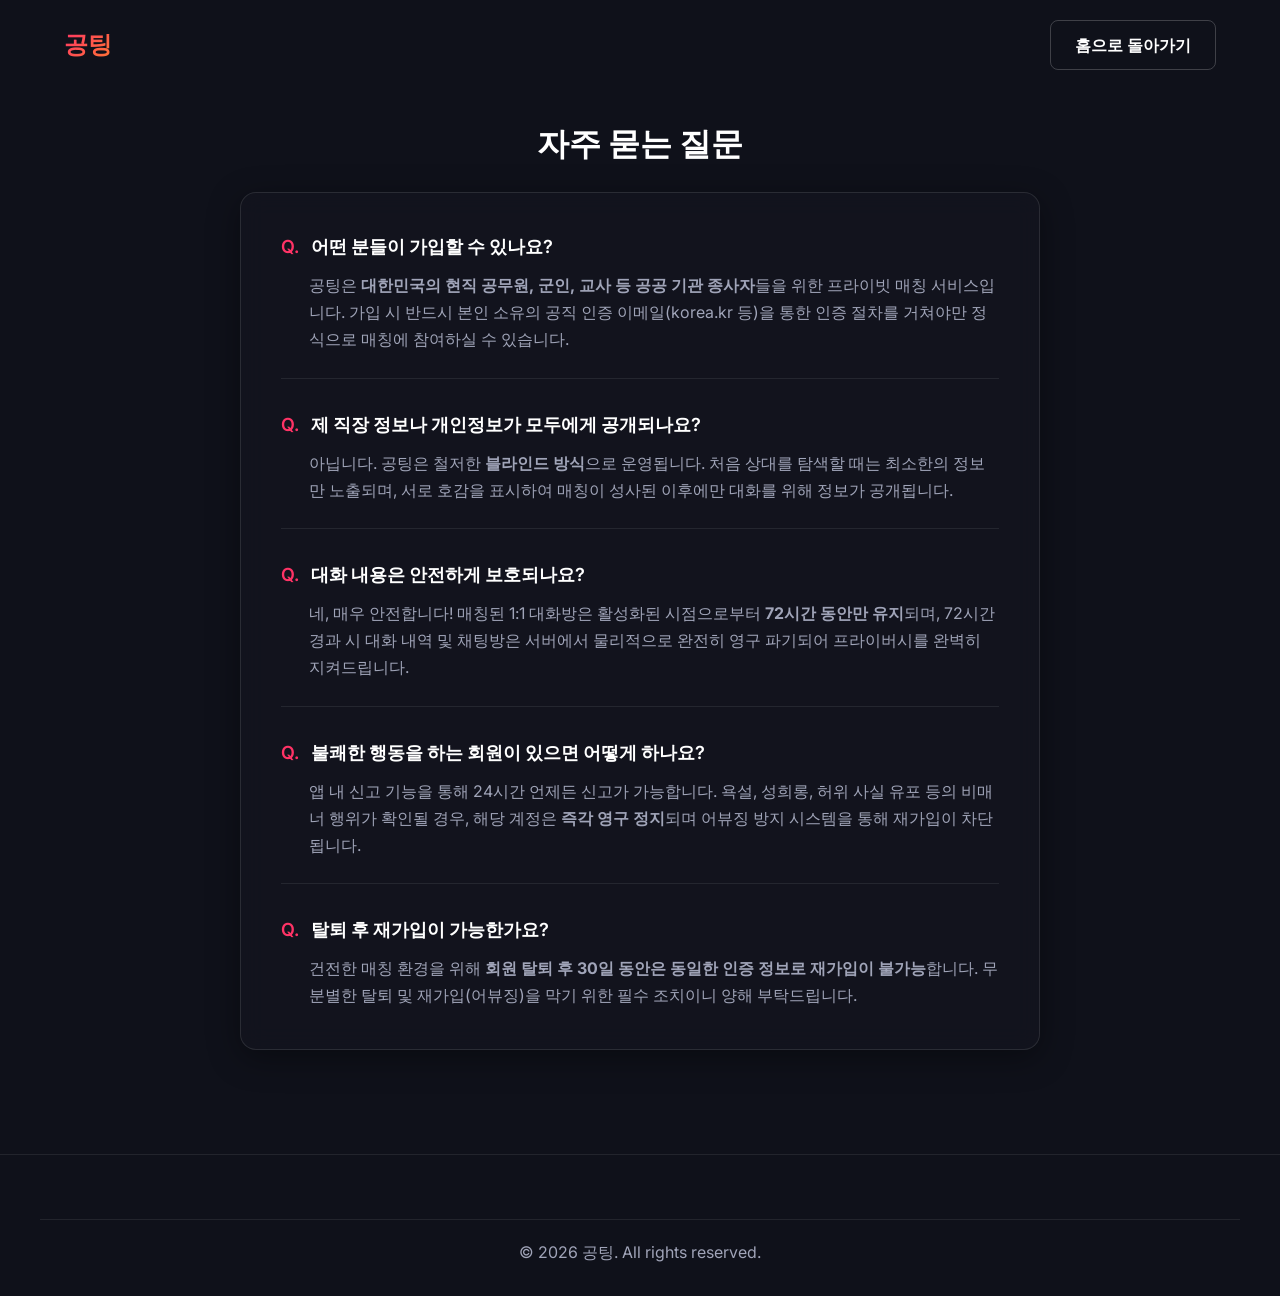
==== faq.html @ a5b3389f "Add FAQ and Terms of Service pages" ====
<!DOCTYPE html>
<html lang="ko">
<head>
    <meta charset="UTF-8">
    <meta name="viewport" content="width=device-width, initial-scale=1.0">
    <title>자주 묻는 질문(FAQ) - 공팅-블라인드 공무원 소개팅</title>
    <link rel="preconnect" href="https://fonts.googleapis.com">
    <link rel="preconnect" href="https://fonts.gstatic.com" crossorigin>
    <link href="https://fonts.googleapis.com/css2?family=Inter:wght@300;400;500;600;700&display=swap" rel="stylesheet">
    <link rel="stylesheet" href="css/style.css">
    <style>
        .page-content { padding: 120px 0 80px; max-width: 800px; margin: 0 auto; }
        .page-card { padding: 40px; border-radius: 16px; margin-bottom: 24px; }
        .page-content h1 { font-size: 2rem; margin-bottom: 24px; color: var(--text-primary); text-align: center; }
        .faq-item { margin-bottom: 32px; border-bottom: 1px solid var(--border-color); padding-bottom: 24px; }
        .faq-item:last-child { margin-bottom: 0; border-bottom: none; padding-bottom: 0; }
        .faq-q { font-size: 1.125rem; font-weight: 600; color: var(--text-primary); margin-bottom: 12px; display: flex; gap: 12px; }
        .faq-q span { color: var(--primary-color); }
        .faq-a { font-size: 1rem; line-height: 1.7; color: var(--text-secondary); padding-left: 28px; }
    </style>
</head>
<body>
    <header class="header">
        <div class="container header-content">
            <a href="/" class="logo">공팅</a>
            <nav class="nav">
                <a href="/" class="btn btn-outline">홈으로 돌아가기</a>
            </nav>
        </div>
    </header>

    <main class="container page-content">
        <h1>자주 묻는 질문</h1>
        
        <div class="glass-card page-card">
            <div class="faq-item">
                <div class="faq-q"><span>Q.</span> 어떤 분들이 가입할 수 있나요?</div>
                <div class="faq-a">
                    공팅은 <strong>대한민국의 현직 공무원, 군인, 교사 등 공공 기관 종사자</strong>들을 위한 프라이빗 매칭 서비스입니다. 가입 시 반드시 본인 소유의 공직 인증 이메일(korea.kr 등)을 통한 인증 절차를 거쳐야만 정식으로 매칭에 참여하실 수 있습니다.
                </div>
            </div>

            <div class="faq-item">
                <div class="faq-q"><span>Q.</span> 제 직장 정보나 개인정보가 모두에게 공개되나요?</div>
                <div class="faq-a">
                    아닙니다. 공팅은 철저한 <strong>블라인드 방식</strong>으로 운영됩니다. 처음 상대를 탐색할 때는 최소한의 정보만 노출되며, 서로 호감을 표시하여 매칭이 성사된 이후에만 대화를 위해 정보가 공개됩니다.
                </div>
            </div>

            <div class="faq-item">
                <div class="faq-q"><span>Q.</span> 대화 내용은 안전하게 보호되나요?</div>
                <div class="faq-a">
                    네, 매우 안전합니다! 매칭된 1:1 대화방은 활성화된 시점으로부터 <strong>72시간 동안만 유지</strong>되며, 72시간 경과 시 대화 내역 및 채팅방은 서버에서 물리적으로 완전히 영구 파기되어 프라이버시를 완벽히 지켜드립니다.
                </div>
            </div>

            <div class="faq-item">
                <div class="faq-q"><span>Q.</span> 불쾌한 행동을 하는 회원이 있으면 어떻게 하나요?</div>
                <div class="faq-a">
                    앱 내 신고 기능을 통해 24시간 언제든 신고가 가능합니다. 욕설, 성희롱, 허위 사실 유포 등의 비매너 행위가 확인될 경우, 해당 계정은 <strong>즉각 영구 정지</strong>되며 어뷰징 방지 시스템을 통해 재가입이 차단됩니다.
                </div>
            </div>

            <div class="faq-item">
                <div class="faq-q"><span>Q.</span> 탈퇴 후 재가입이 가능한가요?</div>
                <div class="faq-a">
                    건전한 매칭 환경을 위해 <strong>회원 탈퇴 후 30일 동안은 동일한 인증 정보로 재가입이 불가능</strong>합니다. 무분별한 탈퇴 및 재가입(어뷰징)을 막기 위한 필수 조치이니 양해 부탁드립니다.
                </div>
            </div>
        </div>
    </main>

    <footer class="footer">
        <div class="container" style="text-align: center; border-top: 1px solid var(--border-color); padding-top: 20px;">
            <p style="color: var(--text-secondary);">&copy; 2026 공팅. All rights reserved.</p>
        </div>
    </footer>
</body>
</html>
---- css/style.css ----
:root {
    /* Color Palette - Premium Dark Theme */
    --bg-color: #0f111a;
    --bg-surface: rgba(255, 255, 255, 0.03);
    --bg-surface-hover: rgba(255, 255, 255, 0.05);
    
    --primary-color: #ff3366;
    --primary-gradient: linear-gradient(135deg, #ff3366 0%, #ff7733 100%);
    --secondary-color: #7b2cbf;
    --secondary-gradient: linear-gradient(135deg, #7b2cbf 0%, #4cc9f0 100%);
    
    --text-primary: #ffffff;
    --text-secondary: #a0a4b8;
    
    --border-color: rgba(255, 255, 255, 0.08);
    --glass-border: 1px solid rgba(255, 255, 255, 0.1);
    --glass-bg: rgba(20, 22, 33, 0.6);
    --glass-shadow: 0 8px 32px 0 rgba(0, 0, 0, 0.37);
    
    /* Typography */
    --font-main: 'Inter', sans-serif;
    --font-heading: 'Outfit', sans-serif;
}

* {
    margin: 0;
    padding: 0;
    box-sizing: border-box;
}

body {
    font-family: var(--font-main);
    background-color: var(--bg-color);
    color: var(--text-primary);
    line-height: 1.5;
    overflow-x: hidden;
}

a {
    text-decoration: none;
    color: inherit;
    transition: all 0.3s ease;
}

.container {
    width: 100%;
    max-width: 1200px;
    margin: 0 auto;
    padding: 0 24px;
}

/* Glassmorphism Utilities */
.glass-card {
    background: var(--glass-bg);
    backdrop-filter: blur(12px);
    -webkit-backdrop-filter: blur(12px);
    border: var(--glass-border);
    box-shadow: var(--glass-shadow);
}

/* Buttons */
.btn {
    display: inline-block;
    padding: 12px 24px;
    border-radius: 8px;
    font-weight: 600;
    cursor: pointer;
    text-align: center;
    transition: transform 0.2s, box-shadow 0.2s;
}

.btn:hover {
    transform: translateY(-2px);
}

.btn-lg {
    padding: 16px 32px;
    font-size: 1.125rem;
}

.btn-primary {
    background: var(--primary-color);
    color: white;
}

.btn-gradient {
    background: var(--primary-gradient);
    color: white;
    box-shadow: 0 4px 15px rgba(255, 51, 102, 0.3);
}

.btn-gradient:hover {
    box-shadow: 0 6px 20px rgba(255, 51, 102, 0.5);
}

.btn-outline {
    background: transparent;
    border: 1px solid rgba(255, 255, 255, 0.2);
    color: var(--text-primary);
}

.btn-outline:hover {
    border-color: var(--text-primary);
    background: rgba(255, 255, 255, 0.05);
}

/* Header */
.header {
    position: fixed;
    top: 0;
    left: 0;
    width: 100%;
    z-index: 1000;
    padding: 20px 0;
    transition: background-color 0.3s, backdrop-filter 0.3s;
}

.header.scrolled {
    background: rgba(15, 17, 26, 0.8);
    backdrop-filter: blur(12px);
    border-bottom: 1px solid var(--border-color);
    padding: 16px 0;
}

.header-content {
    display: flex;
    justify-content: space-between;
    align-items: center;
}

.logo {
    font-family: var(--font-heading);
    font-size: 1.5rem;
    font-weight: 800;
    letter-spacing: -0.5px;
    background: var(--primary-gradient);
    -webkit-background-clip: text;
    -webkit-text-fill-color: transparent;
}

.nav {
    display: flex;
    align-items: center;
    gap: 32px;
}

.nav-link {
    font-weight: 500;
    color: var(--text-secondary);
}

.nav-link:hover {
    color: var(--text-primary);
}

/* Hero Section */
.hero {
    position: relative;
    padding: 180px 0 100px;
    min-height: 100vh;
    display: flex;
    align-items: center;
    overflow: hidden;
}

.glow-orb {
    position: absolute;
    border-radius: 50%;
    filter: blur(100px);
    opacity: 0.5;
    z-index: -1;
}

.orb-1 {
    top: -10%;
    left: -10%;
    width: 500px;
    height: 500px;
    background: rgba(255, 51, 102, 0.3);
}

.orb-2 {
    bottom: -10%;
    right: -10%;
    width: 600px;
    height: 600px;
    background: rgba(76, 201, 240, 0.2);
}

.hero-container {
    display: grid;
    grid-template-columns: 1fr 1fr;
    gap: 64px;
    align-items: center;
}

.badge {
    display: inline-block;
    padding: 6px 16px;
    background: rgba(255, 255, 255, 0.05);
    border: 1px solid rgba(255, 255, 255, 0.1);
    border-radius: 20px;
    font-size: 0.875rem;
    font-weight: 500;
    margin-bottom: 24px;
    color: var(--text-secondary);
}

.hero-title {
    font-family: var(--font-heading);
    font-size: 4rem;
    line-height: 1.1;
    font-weight: 800;
    letter-spacing: -1px;
    margin-bottom: 24px;
}

.text-gradient {
    background: var(--primary-gradient);
    -webkit-background-clip: text;
    -webkit-text-fill-color: transparent;
}

.hero-subtitle {
    font-size: 1.25rem;
    color: var(--text-secondary);
    margin-bottom: 40px;
    line-height: 1.6;
    max-width: 90%;
}

.hero-actions {
    display: flex;
    gap: 16px;
}

/* Mockup CSS art */
.mockup-card {
    width: 100%;
    max-width: 360px;
    height: 600px;
    margin: 0 auto;
    border-radius: 32px;
    padding: 16px;
    position: relative;
    transform: rotate(5deg) translateY(-20px);
    transition: transform 0.5s ease;
    border: 8px solid #1a1d2d;
    box-shadow: 0 20px 50px rgba(0,0,0,0.5);
}

.mockup-card:hover {
    transform: rotate(0) translateY(-10px);
}

.mockup-header {
    display: flex;
    gap: 8px;
    margin-bottom: 32px;
}

.mockup-dot {
    width: 12px;
    height: 12px;
    border-radius: 50%;
}

.red { background: #ff5f56; }
.yellow { background: #ffbd2e; }
.green { background: #27c93f; }

.mockup-body {
    display: flex;
    flex-direction: column;
    align-items: center;
    gap: 20px;
    margin-top: 40px;
}

.mockup-profile {
    width: 120px;
    height: 120px;
    border-radius: 50%;
    background: linear-gradient(135deg, #2a2d3e 0%, #1a1d2d 100%);
    border: 2px solid var(--border-color);
}

.mockup-line {
    width: 80%;
    height: 16px;
    border-radius: 8px;
    background: rgba(255,255,255,0.05);
}

.mockup-line.short {
    width: 60%;
}

.mockup-button {
    margin-top: 40px;
    width: 80%;
    padding: 16px;
    border-radius: 12px;
    background: var(--primary-gradient);
    text-align: center;
    font-weight: 600;
}

/* Features */
.features {
    padding: 100px 0;
    position: relative;
}

.section-header {
    text-align: center;
    margin-bottom: 64px;
}

.section-title {
    font-family: var(--font-heading);
    font-size: 2.5rem;
    margin-bottom: 16px;
}

.section-subtitle {
    color: var(--text-secondary);
    font-size: 1.125rem;
}

.features-grid {
    display: grid;
    grid-template-columns: repeat(auto-fit, minmax(300px, 1fr));
    gap: 32px;
}

.feature-card {
    padding: 40px 32px;
    border-radius: 24px;
    text-align: left;
    transition: transform 0.3s ease;
}

.feature-card:hover {
    transform: translateY(-10px);
    background: var(--bg-surface-hover);
}

.feature-icon {
    font-size: 3rem;
    margin-bottom: 24px;
}

.feature-title {
    font-size: 1.25rem;
    margin-bottom: 16px;
    font-family: var(--font-heading);
}

.feature-desc {
    color: var(--text-secondary);
    line-height: 1.6;
}

/* CTA Section */
.cta {
    padding: 100px 0;
}

.cta-box {
    padding: 80px 40px;
    border-radius: 32px;
    text-align: center;
    background: linear-gradient(rgba(20, 22, 33, 0.8), rgba(20, 22, 33, 0.8)), url('data:image/svg+xml;utf8,<svg width="100" height="100" xmlns="http://www.w3.org/2000/svg"><path d="M10 10h80v80H10z" fill="none" stroke="rgba(255,255,255,0.03)" stroke-width="1"/></svg>');
}

.cta-title {
    font-family: var(--font-heading);
    font-size: 2.5rem;
    margin-bottom: 24px;
}

.cta-desc {
    color: var(--text-secondary);
    font-size: 1.125rem;
    margin-bottom: 40px;
    max-width: 600px;
    margin-left: auto;
    margin-right: auto;
}

.store-buttons {
    display: flex;
    justify-content: center;
    gap: 16px;
}

.store-btn {
    display: flex;
    align-items: center;
    gap: 12px;
    padding: 16px 32px;
    background: rgba(255,255,255,0.1);
    border: 1px solid rgba(255,255,255,0.2);
    border-radius: 12px;
    font-size: 1.125rem;
    font-weight: 600;
}

.store-btn:hover {
    background: rgba(255,255,255,0.15);
    transform: translateY(-2px);
}

/* Footer */
.footer {
    padding: 64px 0 32px;
    border-top: 1px solid var(--border-color);
}

.footer-top {
    display: flex;
    justify-content: space-between;
    margin-bottom: 48px;
    flex-wrap: wrap;
    gap: 40px;
}

.footer-brand .logo {
    display: block;
    margin-bottom: 16px;
}

.footer-desc {
    color: var(--text-secondary);
}

.footer-links {
    display: flex;
    gap: 64px;
}

.link-group h4 {
    margin-bottom: 24px;
    font-size: 1.125rem;
}

.link-group a {
    display: block;
    color: var(--text-secondary);
    margin-bottom: 12px;
}

.link-group a:hover {
    color: var(--text-primary);
}

.highlight-link {
    color: var(--primary-color) !important;
}

.footer-bottom {
    text-align: center;
    color: var(--text-secondary);
    padding-top: 32px;
    border-top: 1px solid var(--border-color);
}

/* Responsive */
@media (max-width: 768px) {
    .hero-container {
        grid-template-columns: 1fr;
        text-align: center;
    }
    
    .hero-subtitle {
        margin: 0 auto 40px;
    }
    
    .hero-actions {
        justify-content: center;
    }
    
    .hero-title {
        font-size: 3rem;
    }
    
    .nav {
        display: none; /* simple mobile hide for now */
    }
    
    .footer-top {
        flex-direction: column;
    }
    
    .footer-links {
        flex-direction: column;
        gap: 32px;
    }
}
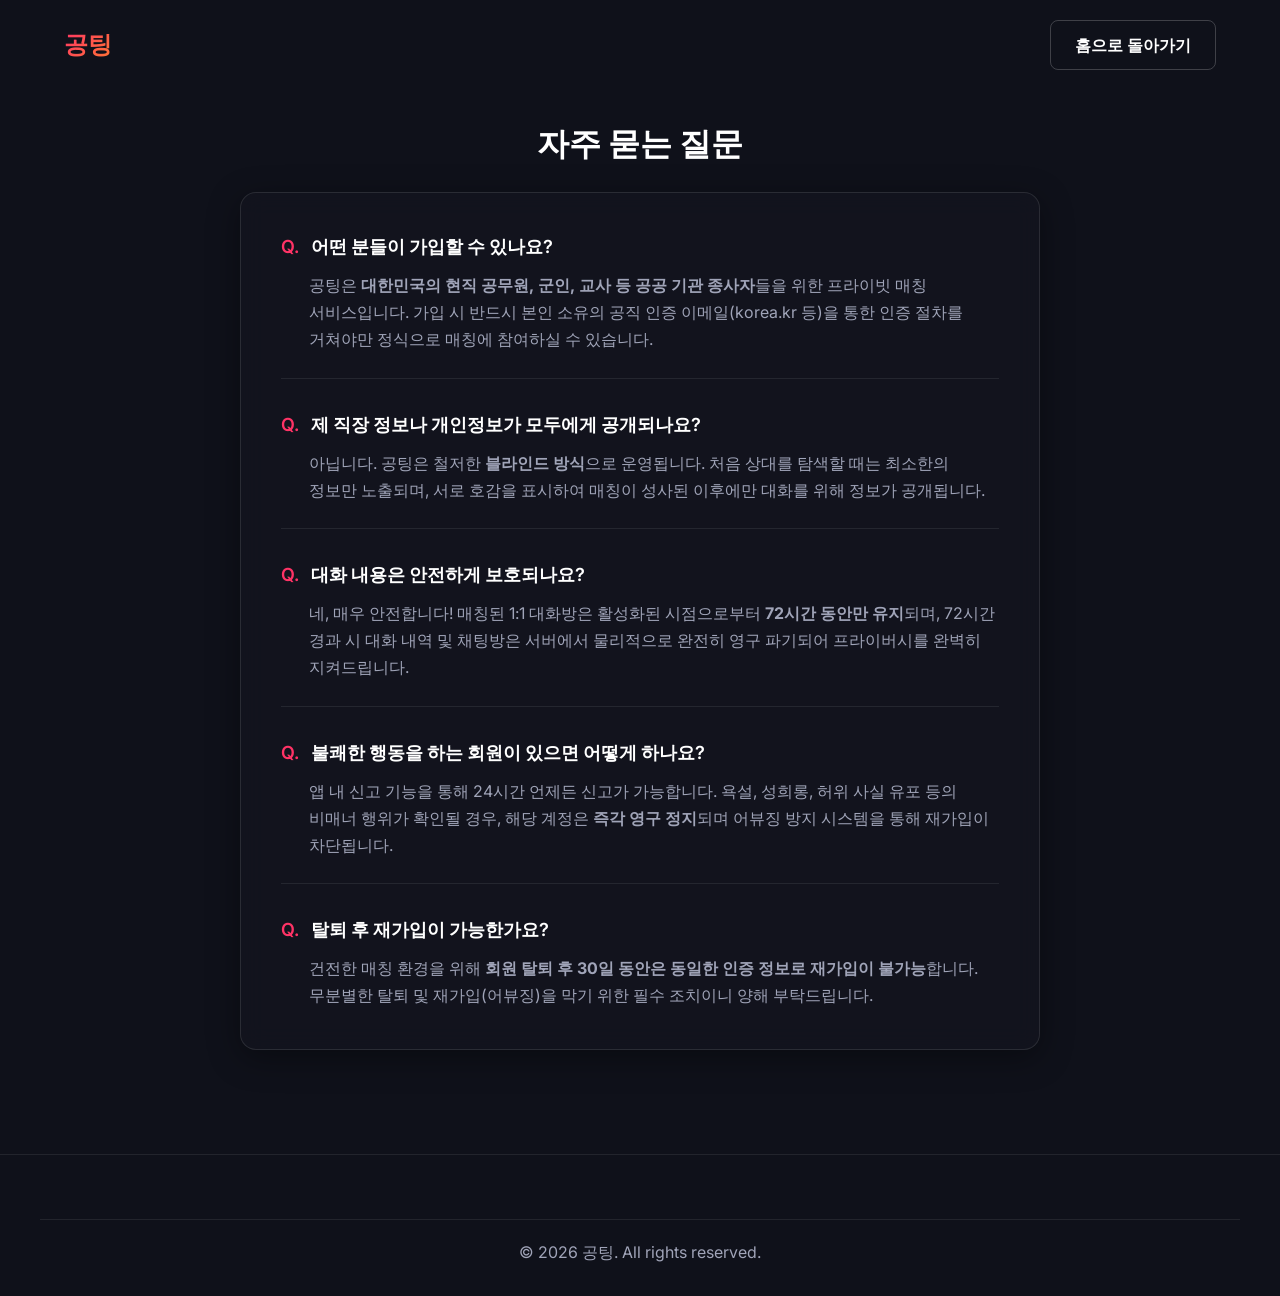
==== commit b155583e: "feat: 카카오톡 및 SNS 링크 공유용 썸네일 이미지 및 Open Graph 메타태그 추가" ====
--- a/faq.html
+++ b/faq.html
@@ -4,6 +4,17 @@
     <meta charset="UTF-8">
     <meta name="viewport" content="width=device-width, initial-scale=1.0">
     <title>자주 묻는 질문(FAQ) - 공팅-블라인드 공무원 소개팅</title>
+    
+    <!-- Open Graph / KakaoTalk & SNS Thumbnail -->
+    <meta property="og:type" content="website">
+    <meta property="og:url" content="https://meetoffice.kr/faq.html">
+    <meta property="og:title" content="자주 묻는 질문(FAQ) - 공팅">
+    <meta property="og:description" content="korea.kr 등 공무원 전용 이메일 인증 통과! 안전하고 프라이빗한 공직자 전용 블라인드 매칭 서비스를 지금 바로 만나보세요.">
+    <meta property="og:image" content="https://meetoffice.kr/images/og-image.png">
+    <meta property="og:image:width" content="1200">
+    <meta property="og:image:height" content="630">
+    <meta property="og:site_name" content="공팅">
+
     <link rel="preconnect" href="https://fonts.googleapis.com">
     <link rel="preconnect" href="https://fonts.gstatic.com" crossorigin>
     <link href="https://fonts.googleapis.com/css2?family=Inter:wght@300;400;500;600;700&display=swap" rel="stylesheet">
--- a/css/style.css
+++ b/css/style.css
@@ -34,6 +34,7 @@
     color: var(--text-primary);
     line-height: 1.5;
     overflow-x: hidden;
+    word-break: keep-all;
 }
 
 a {
@@ -67,6 +68,8 @@
     cursor: pointer;
     text-align: center;
     transition: transform 0.2s, box-shadow 0.2s;
+    word-break: keep-all;
+    white-space: nowrap;
 }
 
 .btn:hover {
@@ -213,6 +216,7 @@
     font-weight: 800;
     letter-spacing: -1px;
     margin-bottom: 24px;
+    word-break: keep-all;
 }
 
 .text-gradient {
@@ -478,15 +482,34 @@
     }
     
     .hero-actions {
+        flex-direction: column;
+        align-items: center;
+        gap: 12px;
+    }
+    
+    .hero-actions .btn {
+        width: 100%;
+        max-width: 300px;
+    }
+    
+    .hero-title {
+        font-size: 2.2rem;
+    }
+    
+    .nav {
+        display: none;
+    }
+    
+    .store-buttons {
+        flex-direction: column;
+        align-items: center;
+        gap: 12px;
+    }
+    
+    .store-btn {
+        width: 100%;
+        max-width: 300px;
         justify-content: center;
-    }
-    
-    .hero-title {
-        font-size: 3rem;
-    }
-    
-    .nav {
-        display: none; /* simple mobile hide for now */
     }
     
     .footer-top {
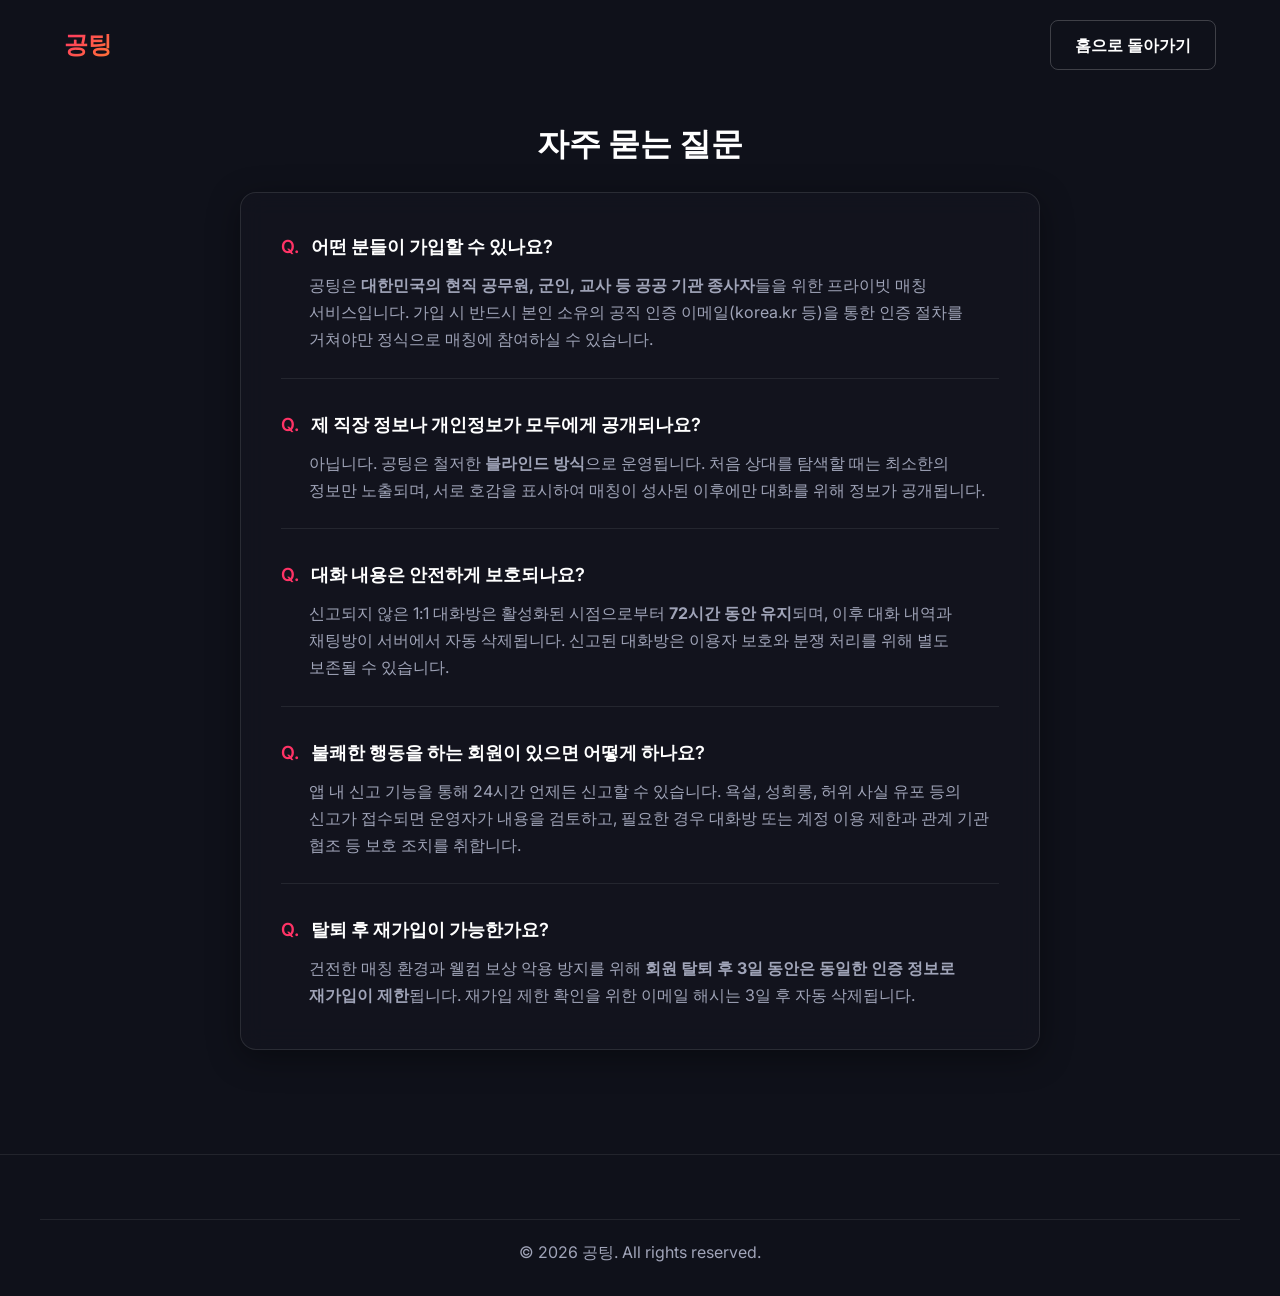
==== commit a0dfbdeb: "Align public policies with production behavior" ====
--- a/faq.html
+++ b/faq.html
@@ -61,21 +61,21 @@
             <div class="faq-item">
                 <div class="faq-q"><span>Q.</span> 대화 내용은 안전하게 보호되나요?</div>
                 <div class="faq-a">
-                    네, 매우 안전합니다! 매칭된 1:1 대화방은 활성화된 시점으로부터 <strong>72시간 동안만 유지</strong>되며, 72시간 경과 시 대화 내역 및 채팅방은 서버에서 물리적으로 완전히 영구 파기되어 프라이버시를 완벽히 지켜드립니다.
+                    신고되지 않은 1:1 대화방은 활성화된 시점으로부터 <strong>72시간 동안 유지</strong>되며, 이후 대화 내역과 채팅방이 서버에서 자동 삭제됩니다. 신고된 대화방은 이용자 보호와 분쟁 처리를 위해 별도 보존될 수 있습니다.
                 </div>
             </div>
 
             <div class="faq-item">
                 <div class="faq-q"><span>Q.</span> 불쾌한 행동을 하는 회원이 있으면 어떻게 하나요?</div>
                 <div class="faq-a">
-                    앱 내 신고 기능을 통해 24시간 언제든 신고가 가능합니다. 욕설, 성희롱, 허위 사실 유포 등의 비매너 행위가 확인될 경우, 해당 계정은 <strong>즉각 영구 정지</strong>되며 어뷰징 방지 시스템을 통해 재가입이 차단됩니다.
+                    앱 내 신고 기능을 통해 24시간 언제든 신고할 수 있습니다. 욕설, 성희롱, 허위 사실 유포 등의 신고가 접수되면 운영자가 내용을 검토하고, 필요한 경우 대화방 또는 계정 이용 제한과 관계 기관 협조 등 보호 조치를 취합니다.
                 </div>
             </div>
 
             <div class="faq-item">
                 <div class="faq-q"><span>Q.</span> 탈퇴 후 재가입이 가능한가요?</div>
                 <div class="faq-a">
-                    건전한 매칭 환경을 위해 <strong>회원 탈퇴 후 30일 동안은 동일한 인증 정보로 재가입이 불가능</strong>합니다. 무분별한 탈퇴 및 재가입(어뷰징)을 막기 위한 필수 조치이니 양해 부탁드립니다.
+                    건전한 매칭 환경과 웰컴 보상 악용 방지를 위해 <strong>회원 탈퇴 후 3일 동안은 동일한 인증 정보로 재가입이 제한</strong>됩니다. 재가입 제한 확인을 위한 이메일 해시는 3일 후 자동 삭제됩니다.
                 </div>
             </div>
         </div>
